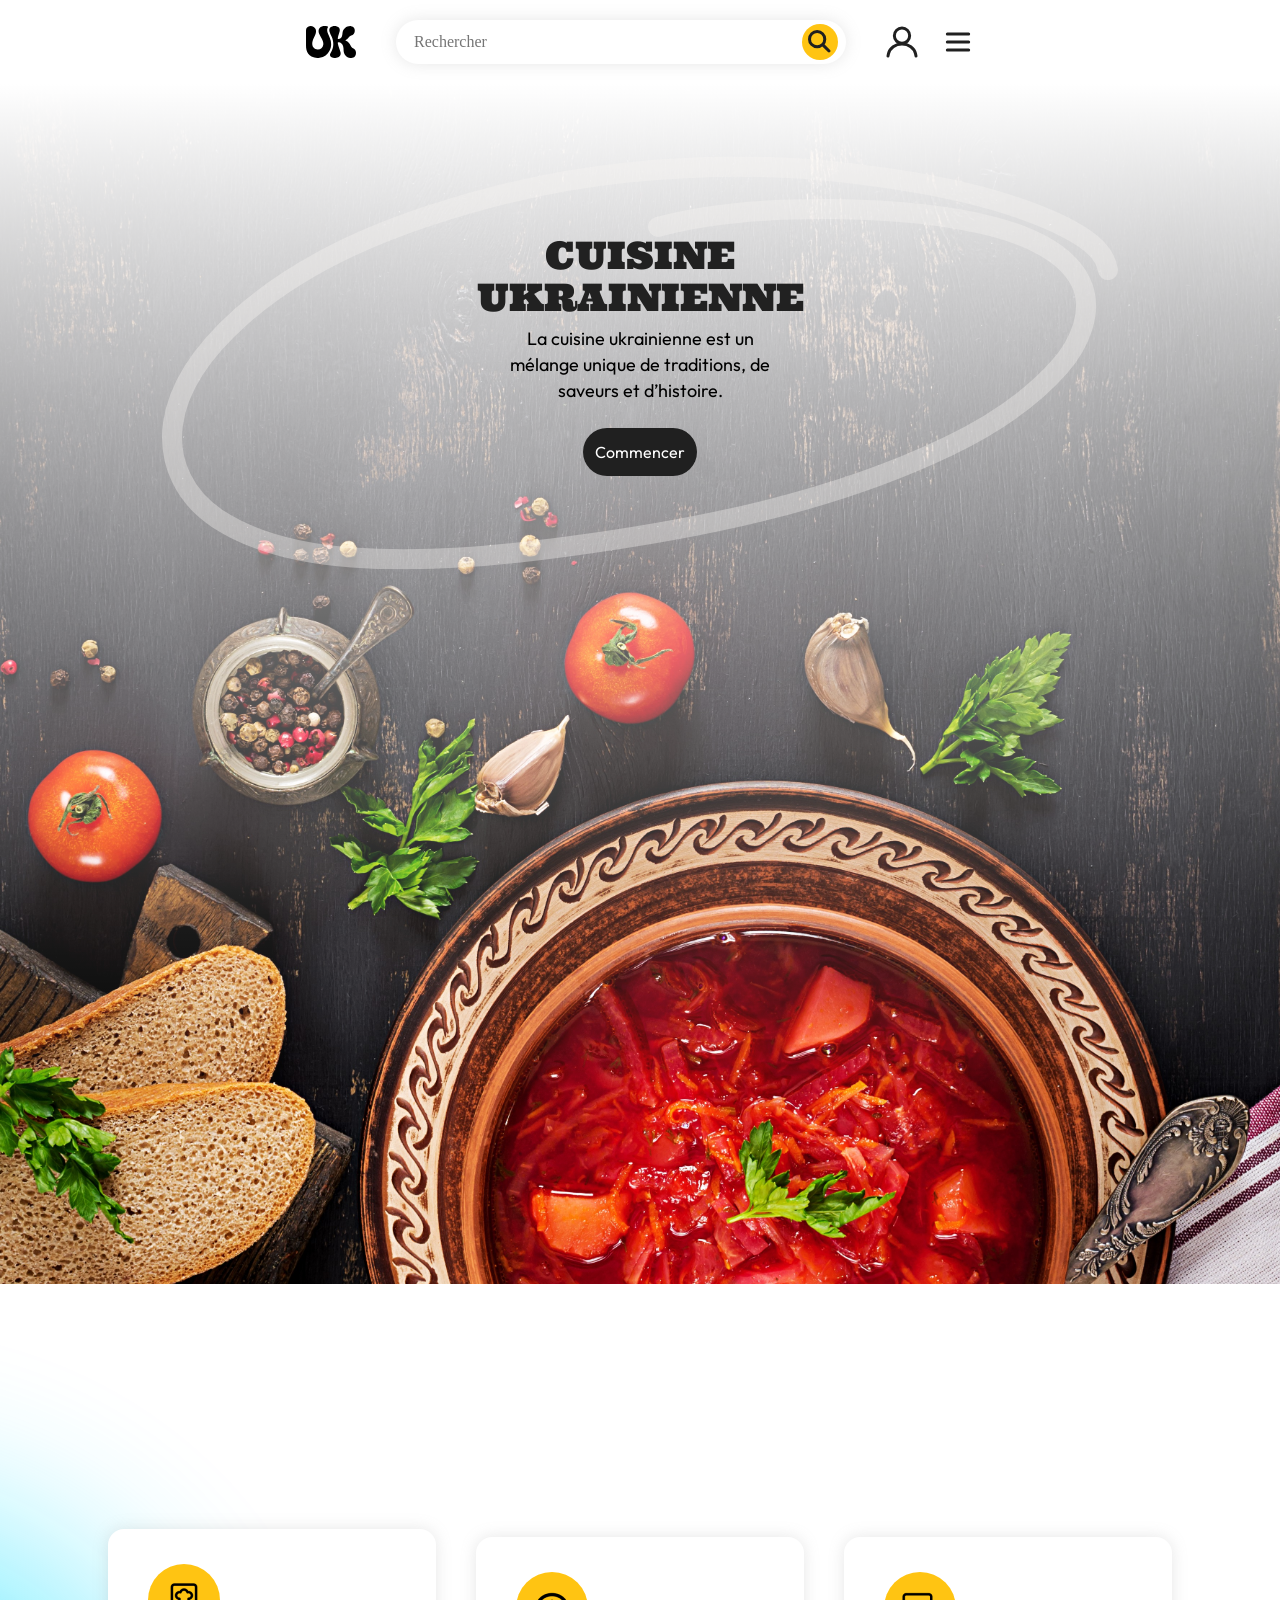
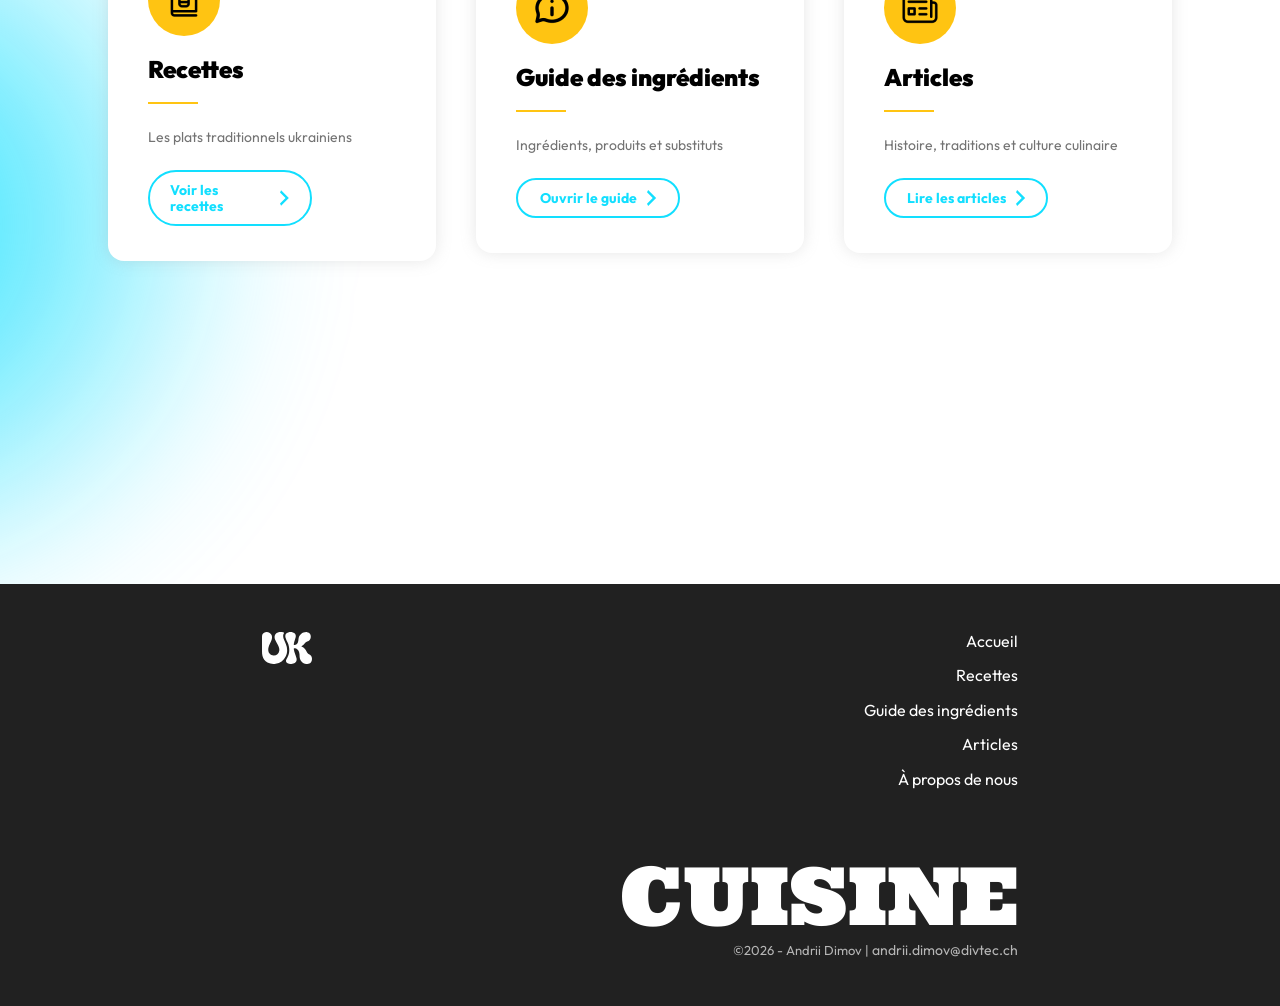
==== index.html @ e39f2fa2 "Re-nommage du fichier accueil.html" ====
<!DOCTYPE html>
<html lang="fr">
<head>
    <!-- Encodage des caractères de la page -->
    <meta charset="utf-8">
    <!-- Ajuste la taille de la page aux différents appareils : pc, mobiles, tablettes -->
    <meta name="viewport" content="width=device-width, initial-scale=1, shrink-to-fit=no">
    <!-- Titre de la page. Visible dans l'onglet du navigateur -->
    <title>Accueil</title>
    <!-- Auteur -->
    <meta name="author" content="Dimov Andrii">
    <!-- Icône de base du site : FAVICON -->
    <link rel="icon" type="image/x-icon" href="">
    <!-- lien vers la feuille de style princilpal et normalize -->
    <link rel = "stylesheet" href = "css/normalize.v8.0.1.css">
    <link rel = "stylesheet" href = "css/main.css">
    <!-- lien vers les polices d'écritures -->
    <link href="https://fonts.googleapis.com/css2?family=Outfit&display=swap" rel="stylesheet">
</head>

<body>
<svg xmlns="http://www.w3.org/2000/svg" style="display: none;">

    <symbol id="icon-logo" viewBox="0 0 50 32">

            <g clip-path="url(#clip0_125_275)">
                <path d="M28.9338 31.8835C27.7713 31.9467 26.6421 31.793 25.5906 31.2426C23.9986 30.4084 23.5074 28.74 24.4775 27.2216C25.8387 25.0933 26.8284 22.841 27.1419 20.3074C27.5615 16.9197 27.0123 13.7006 25.5845 10.6142C24.8502 9.02758 24.0023 7.48683 23.5593 5.7775C23.4507 5.35977 23.3618 4.93213 23.3248 4.50325C23.1446 2.44189 24.1492 1.01394 26.225 0.432597C27.7812 -0.00248224 29.3596 -0.00372177 30.9109 0.44995C33.1965 1.11806 34.1825 2.81747 33.6716 5.15153C33.3359 6.68484 32.6954 8.12643 32.2943 9.64115C32.0722 10.4791 31.8969 11.3257 31.8031 12.1872C31.7279 12.8714 31.8587 13.0189 32.53 12.9706C34.1862 12.8503 35.2389 11.907 35.8671 10.427C36.3175 9.36721 36.3743 8.22559 36.5002 7.10133C37.0037 2.57205 40.8837 -0.293774 45.1377 0.151221C48.0292 0.453669 48.961 2.70716 48.7561 5.1726C48.5698 7.40874 47.332 8.87387 45.1797 9.46514C44.1332 9.75271 43.3828 10.3167 42.846 11.2315C42.129 12.4549 41.0985 13.3499 39.873 14.0341C39.7163 14.1221 39.4954 14.1766 39.5015 14.401C39.5089 14.6539 39.7471 14.7084 39.9322 14.7852C42.1623 15.7137 43.6827 17.3412 44.5602 19.5748C45.0341 20.7797 45.7523 21.6523 47.0111 22.1667C49.1622 23.0443 50.1902 25.009 49.9717 27.3406C49.8804 28.3198 49.741 29.2606 49.1671 30.0886C47.9688 31.8203 46.2139 32.1735 44.3096 31.9306C40.2827 31.4187 37.7701 28.5392 37.601 24.4115C37.543 22.9947 37.5405 21.5618 37.1172 20.1872C36.4989 18.1754 35.2537 16.7809 33.1681 16.2392C33.0693 16.2132 32.9669 16.1946 32.8657 16.1822C31.855 16.0521 31.6649 16.2169 31.813 17.2247C32.066 18.9452 32.5646 20.5999 33.2014 22.2163C33.7604 23.6343 34.3059 25.0586 34.5676 26.572C35.0118 29.1379 33.8703 30.9365 31.3798 31.6182C30.5764 31.8376 29.7681 31.9231 28.9338 31.8835Z" fill="currentColor"/>
                <path d="M0.00507447 12.2788C0.00507447 9.66093 -0.00973487 7.04302 0.011245 4.42511C0.0235861 2.80255 0.549318 1.44773 2.08085 0.627151C4.86377 -0.861538 8.62041 0.407752 9.68051 3.28721C10.2075 4.71764 10.0828 6.20881 9.65089 7.66403C9.17329 9.27295 8.3489 10.7331 7.6578 12.2503C6.82231 14.0836 6.19044 15.9578 6.25585 18.0192C6.35335 21.0907 8.5044 23.3021 11.6107 23.4657C14.4343 23.6144 16.8569 21.563 17.2691 18.6761C17.5838 16.4722 16.7853 14.5435 15.7807 12.6705C14.9144 11.0579 13.8296 9.56424 13.1619 7.84252C12.7399 6.75544 12.4659 5.64605 12.598 4.46353C12.8287 2.39969 14.0258 1.12545 15.9226 0.509394C17.8084 -0.104179 19.7299 -0.0136922 21.6403 0.463531C21.9377 0.537904 22.2573 0.625911 22.0105 1.03C20.6123 3.30952 21.1183 5.58904 22.0315 7.84748C22.5943 9.24072 23.2705 10.5881 23.8419 11.9776C25.5734 16.1921 25.6857 20.435 23.6371 24.5466C21.5971 28.6383 18.2773 31.1794 13.6975 31.8128C10.8665 32.2045 8.0774 31.9603 5.47342 30.6154C2.7954 29.232 1.22191 26.9897 0.502421 24.109C0.119847 22.5844 0.0211179 21.0188 0.011245 19.4508C-0.0023302 17.0597 0.00754269 14.6687 0.00754269 12.2776H0.00507447V12.2788Z" fill="currentColor"/>
            </g>
            <defs>
                <clipPath id="clip0_125_275">
                    <rect width="50" height="32" fill="white"/>
                </clipPath>
            </defs>
    </symbol>

    <symbol id="icon-recherche" fill="none" viewBox="0 0 24 24">
        <path d="M9.14 16.78C13.3595 16.78 16.78 13.3595 16.78 9.14C16.78 4.92054 13.3595 1.5 9.14 1.5C4.92054 1.5 1.5 4.92054 1.5 9.14C1.5 13.3595 4.92054 16.78 9.14 16.78Z" stroke="#202020" stroke-width="3" stroke-miterlimit="10"/>
        <path d="M19.9395 22.0607C20.5252 22.6464 21.475 22.6464 22.0608 22.0607C22.6466 21.4749 22.6466 20.5251 22.0608 19.9393L21.0001 21L19.9395 22.0607ZM21.0001 21L22.0608 19.9393L15.4508 13.3293L14.3901 14.39L13.3295 15.4507L19.9395 22.0607L21.0001 21Z" fill="#202020"/>
    </symbol>

    <symbol id="icon-compte" fill="none" viewBox="0 0 32 32">
            <g clip-path="url(#clip0_125_272)">
                <path d="M15.9999 17.3067C20.2193 17.3067 23.6399 13.8861 23.6399 9.66667C23.6399 5.44722 20.2193 2.02667 15.9999 2.02667C11.7804 2.02667 8.35986 5.44722 8.35986 9.66667C8.35986 13.8861 11.7804 17.3067 15.9999 17.3067Z" stroke="#202020" stroke-width="3" stroke-miterlimit="10"/>
                <path d="M2 29.9771L2.49333 27.6343C3.07613 24.9285 4.74631 22.4833 7.21375 20.7232C9.68118 18.9632 12.7899 17.9997 16 18C19.2139 18.0007 22.3257 18.9674 24.7937 20.732C27.2616 22.4966 28.9294 24.9472 29.5067 27.6571L30 30" stroke="#202020" stroke-width="3" stroke-miterlimit="10" stroke-linecap="round"/>
            </g>
            <defs>
                <clipPath id="clip0_125_272">
                    <rect width="32" height="32" fill="white"/>
                </clipPath>
            </defs>
    </symbol>

    <symbol id="icon-menu" viewBox="0 0 32 32">
        <path d="M5.3335 8H26.6668M5.3335 16H26.6668M5.3335 24H26.6668"
              stroke="#202020" stroke-width="3" stroke-linecap="round" stroke-linejoin="round"/>
    </symbol>

    <symbol id="сontour" viewBox="0 0 572 247" fill="none">
        <path opacity="0.8" d="M566.001 67.8825C564.65 59.5745 558.476 53.3638 551.586 48.7556C535.871 38.2442 516.856 31.7092 498.714 26.3164C469.412 17.6063 438.413 13.0042 408.015 9.47539C365.368 4.5247 321.32 5.16958 278.666 9.47539C238.417 13.5384 198.172 22.7535 159.91 35.3201C119.186 48.6952 79.2828 67.3937 47.3947 95.6865C28.1702 112.743 9.92396 134.361 6.51953 160.252C3.48941 183.296 13.8924 204.135 33.7051 216.979C56.8737 231.999 86.4318 237.864 113.811 239.885C156.875 243.064 200.083 238.999 242.725 233.307C320.044 222.986 400.169 207.143 470.513 173.314C494.561 161.749 519.438 145.792 536.977 125.87C548.827 112.41 558.131 92.0051 549.554 74.6936C540.634 56.688 516.442 46.8489 497.795 42.0378C448.584 29.341 355.157 26.3164 296.819 42.0378" stroke="#F6F3F1" stroke-opacity="0.46" stroke-width="12" stroke-linecap="round"/>
    </symbol>

    <symbol id="fleche" viewBox="0 0 10 16" fill="none">
        <path d="M0 13.7143L5.71428 8L0 2.28571L1.14286 0L9.14286 8L1.14286 16L0 13.7143Z" fill="#12DFFF"/>
    </symbol>

    <symbol id="croix" viewBox="0 0 24 24">
        <path d="M18 6L6 18M6 6l12 12" stroke="#202020" stroke-width="2.5" stroke-linecap="round"/>
    </symbol>
</svg>

<!-- superposition pour estomper l'arrière-plan -->
<div class="nav-overlay"></div>

<!-- le menu de navigation -->
<nav class="nav-menu">
    <button class="btn-close">
        <svg aria-hidden="true"><use href="#croix"/></svg>
    </button>
    <ul>
        <li>
            <a href="index.html">
                <img src="sources/img/accueil/icon-home.png" alt="Icon Accueil">
                Accueil
            </a>
        </li>
        <li>
            <a href="Recettes.html">
                <img src="sources/img/accueil/icon-recettes.png" alt="Icon Recettes">
                Recettes
            </a>
        </li>
        <li>
            <a href="GuideIngredients.html">
                <img src="sources/img/accueil/icon-guide.png" alt="IconGuide des Ingredients">
                Guide des ingrédients
            </a>
        </li>
        <li>
            <a href="Articles.html">
                <img src="sources/img/accueil/icon-articles.png" alt="Icon Articles">
                Articles
            </a>
        </li>
        <li>
            <a href="AProposDeNous.html">
                <img src="sources/img/accueil/icon-info.png" alt="Icon A Propos De Nous">
                À propos de nous
            </a>
        </li>
    </ul>
</nav>

<header>
    <a href="index.html" class="logo">
        <svg aria-hidden="true"><use href="#icon-logo"/></svg>
    </a>
    <div class="search-bar">
        <input type="text" placeholder="Rechercher">
        <button class="btn-recherche">
            <svg aria-hidden="true"><use href="#icon-recherche"/></svg>
        </button>
    </div>
    <a href="#" class="btn-compte">
        <svg aria-hidden="true"><use href="#icon-compte"/></svg>
    </a>
    <button class="btn-menu">
        <svg aria-hidden="true"><use href="#icon-menu"/></svg>
    </button>
</header>

<div class="hero-slider">
    <!-- première diapositive -->
    <div class="slide slide-1">
        <img src="sources/img/accueil/traditional-ukrainian-russian-borscht-red-soup-bowl-top-view.jpg" alt="borscht">
        <div class="slide-content">
            <svg aria-hidden="true"><use href="#сontour"/></svg>
            <h1>Cuisine ukrainienne</h1>
            <p>La cuisine ukrainienne est un mélange unique de traditions, de saveurs et d’histoire.</p>
            <a class="btn-invitation" href="Recettes.html">Commencer</a>
        </div>
    </div>
    <!-- deuxième diapositive -->
    <div class="slide slide-2">
        <img src="sources/img/accueil/top_view_little_raw_dumplings_with_flour_vegetables_dark_background.jpg" alt="vareniki">
        <div class="slide-content">
            <svg aria-hidden="true"><use href="#сontour"/></svg>
            <h1>Nouvelle expérience</h1>
            <p>Découvrez des recettes authentiques, explorez les ingrédients et plongez dans la culture gastronomique de l’Ukraine. </p>
            <a class="btn-invitation " href="GuideIngredients.html">Regarder</a>
        </div>
    </div>
</div>

<main>
    <div class = "cercle-de-fond" id="blue-accueil"></div>
    <div class="liste-sections">
        <div class="bloc-carte-accueil carte-recettes">
            <div class="boitier-icone">
                <img src="sources/img/accueil/cookbook-icon.png" alt="Icône du livre de recettes">
            </div>
            <h3><strong>Recettes</strong></h3>
            <hr class="ligne">
            <p>Les plats traditionnels ukrainiens</p>
            <a class="bth-leger" href="Recettes.html">Voir les recettes
                <svg aria-hidden="true"><use href="#fleche"/></svg></a>
        </div>
        <div class="bloc-carte-accueil carte-guide">
            <div class="boitier-icone">
                <img src="sources/img/accueil/guide-icon.png" alt="icône « En savoir plus »">
            </div>
            <h3><strong>Guide des ingrédients</strong></h3>
            <hr class="ligne">
            <p>Ingrédients, produits et substituts</p>
            <a class="bth-leger" href="Recettes.html">Ouvrir le guide
                <svg aria-hidden="true"><use href="#fleche"/></svg></a>
        </div>
        <div class="bloc-carte-accueil carte-articles">
            <div class="boitier-icone">
                <img src="sources/img/accueil/articles-icon.png" alt="Icône des articles»">
            </div>
            <h3><strong>Articles</strong></h3>
            <hr class="ligne">
            <p>Histoire, traditions et culture culinaire</p>
            <a class="bth-leger" href="Recettes.html">Lire les articles
                <svg aria-hidden="true"><use href="#fleche"/></svg></a>
        </div>
    </div>

</main>
<footer>
    <div class="footer-content">
        <div class="block-liste-logo">
        <svg aria-hidden="true"><use href="#icon-logo"/></svg>
        <ul>
            <li><a href="index.html">Accueil</a></li>
            <li><a href="Recettes.html">Recettes</a></li>
            <li><a href="GuideIngredients.html">Guide des ingrédients</a></li>
            <li><a href="Articles.html">Articles</a></li>
            <li><a href="AProposDeNous.html">À propos de nous</a></li>
        </ul>
    </div>
        <span>Cuisine</span>
        <small>&copy;2026 - Andrii Dimov | <a href="mailto:andrii.dimov@divtec.ch">andrii.dimov@divtec.ch</a></small>
    </div>
</footer>

<script src="js/main.js"></script>
</body>
</html>
---- css/main.css ----
@font-face {
    font-family: "Ultra";
    src: url('../sources/Fonts/Ultra-Regular.ttf') format('truetype');
    font-weight: 400;
}

/*-----------------------------------------------STYLES GÉNÉRAUX-----------------------------------------------*/
* {
    box-sizing: border-box;
}

body {
   /* max-width: 900px;*/
    overflow-x: hidden; /* masque le contenu qui dépasse les bords horizontaux */
    margin: 0 auto;
}

main {
    padding: 20px;
    display: flex;
    flex-direction: column;
    align-items: center;
    justify-content: start;
    overflow: clip;
    position: relative; /* ancre pour #blue-accueil, les coordonnées sont calculées depuis lui */
    min-height: 100vh;  /* minimum toute la hauteur de l'écran, s'étire si le contenu est plus grand */
    /*background-color: white;*/
}

header {
    position: static;
    display: flex;
    justify-content: center;
    align-items: center;
    padding: 20px;
    gap: 16px;
    top: 0;
    left: 0;
    width: 100%;
    z-index: 10; /* au-dessus du slideur */
}

button {
    padding: 0;
}

h1, h2 {
    font-family: 'Ultra', sans-serif;
    font-weight: 400;
    color: #212121;
}

h1 {
    font-size: 2.375rem;
    line-height: 42px;
}

h2 {
    font-size: 2rem;
    line-height: 52px;
}

h3 {
    font-size: 1.25rem;
    line-height: 26px;
    font-weight: 600;
}


h3,h4,h5,h6, p, a, ul, ol, small {
    font-family: 'Outfit', sans-serif;
}
p {
    line-height: 26px;
    font-size: 1.125rem;
}

a {
    text-decoration: none;
    font-size: 0.875rem;
    color: inherit;
}

a:visited {
    color: inherit;
}
ul {
    list-style: none;
    padding-inline-start: 0;
}

/*-----------------------------------------------STYLES HEADER-----------------------------------------------*/

.btn-recherche svg,
.btn-compte svg,
.btn-menu svg {
    width: 32px;
    height: 32px;
}

.logo, .logo svg {
    width: 50px;
    height: 32px;
}

.btn-menu {
    cursor: pointer; /* remplace le curseur par une main */
}

.btn-compte, .btn-menu {
    max-width: 32px;
    max-height: 32px;
}
.btn-menu, .search-bar input {
    border: none;        /* On supprime le cadre standard */
    outline: none;       /* Supprimer le cadre bleu lorsque le curseur est sur l'élément */
    background: none;    /* arrière-plan hérité du parent */
}

.search-bar {
    display: flex;
    align-items: center;
    border-radius: 50px;
    box-shadow: 0 0 16px 0 rgba(153, 153, 153, 0.23);
    gap: 5px;
    background: white;
    min-width: 200px;
    height: 44px;
    flex: 1;
    padding: 4px 8px 4px 16px;
}

.search-bar input {
    font-size: 16px;
    min-width: 40px;
    flex: 1;
}

.btn-recherche {
    display: flex;
    justify-content: center;
    align-items: center;
    background: #FFC412;
    border-radius: 50%;
    border: none;
    cursor: pointer;
    width: 36px;
    height: 36px;
    flex-shrink: 0;
}

.btn-recherche svg {
    color: #202020;
    margin: 6px;
}

/*--------------------------------------------STYLES MENU DE NAVIGATION--------------------------------------------*/

.nav-menu {
    position: fixed;
    top: 0;
    right: -100%;        /* masqué derrière le bord droit */
    width: 75%;
    max-width: 320px;
    height: 100%;
    background: linear-gradient(135deg, #FFC412, white, #12DFFF);
    z-index: 100;
    transition: right 0.3s ease;
    padding: 24px;
}

.nav-menu.open {
    right: 0;            /* sort */
}

.nav-menu ul {
    margin-top: 60px;
    display: flex;
    flex-direction: column;
    gap: 32px;
}

.nav-menu ul li a {
    display: flex;
    align-items: center;
    gap: 16px;
    font-size: 1.5rem;
    font-weight: 500;
    color: #202020;
    font-family: 'Ultra', sans-serif;
}
.nav-menu ul li a img {
    width: 20px;
    height: 20px;
}

.btn-close {
    position: absolute;
    top: 26px;
    right: 20px;
    background: none;
    border: none;
    cursor: pointer;
}

.btn-close svg {
    width: 32px;
    height: 32px;
}

.nav-overlay {
    position: fixed;
    inset: 0;
    backdrop-filter: blur(4px);
    background: rgba(0,0,0,0.2);
    opacity: 0;
    pointer-events: none;
    transition: opacity 0.3s ease;
    z-index: 99;
}

.nav-overlay.open {
    opacity: 1;
    pointer-events: auto;
}

/*-----------------------------------------------STYLES MAIN-----------------------------------------------*/

.page-wrapper {
    position: relative;
    overflow: hidden; /* обрезает круг снизу */
}

main > h1 + p {
    margin: 0 0 20px 0;
    width: 400px;
    text-align: center;
}

main > h1 {
    text-align: center;
}

.hero-slider {
    display: flex;
    overflow-x: scroll;
    scroll-snap-type: x mandatory;
    scrollbar-width: none; /* Firefox */
    height: 100vh;
}

.hero-slider::-webkit-scrollbar {
    display: none;
}

.slide {
    overflow: hidden;
    min-width: 100%;
    height: 100%;
    scroll-snap-align: start;
    background-size: cover;
    background-position: center;
    position: relative; /* ancre pour le contenu */
}

.slide img, .block-carte-recettes img {
    position: absolute;
    top: 0;
    left: 0;
    width: 100%;
    height: 100%;
    object-fit: cover;    /* s'étend sur tout le bloc */
    object-position: center top;
    z-index: -1;
}

.slide-1 img {
    object-position: right center; /* déplace la zone visible vers la gauche */
}

.slide::after {
    content: "";
    position: absolute;
    top: 0;
    left: 0;
    width: 100%;
    height: 100%;
    background: linear-gradient(
            to bottom,
            white 0%,       /* on conserve le blanc jusqu'à 0 % */
            rgba(255,255,255, 0.7) 23%,  /* début d'une transition abrupte */
            rgba(255,255,255, 0.35) 50%,   /* tombe rapidement */
            rgba(255,255,255, 0.1) 70%,   /* ralentit */
            transparent 85%  /* le dégradé s'estompe progressivement */
    );
    z-index: 1;
}

.slide-content {
    position: relative;
    z-index: 2; /* par-dessus l'image et le dégradé */
    margin-top: 150px; /* Fin de l'en-tête */
    text-align: center;
}

.slide-content svg {
    position: absolute; /* extraire du flux */
    top: 50%;
    left: 50%;
    transform: translate(-50%, -50%); /* centrer au milieu du contenu */
    z-index: -1;
    width: 160%;
    height: 160%;
}

.slide-content h1, .slide-content p {
    margin: 8px auto;
}
.slide-content h1 {
    width: 335px;
    text-transform: uppercase;
}

.slide-content p {
    width: 266px;
}

.btn-invitation {
    display: inline-block;
    padding: 16px 12px;
    margin: 16px auto;
    color: #fff;
    font-size: 1rem;
    line-height: 16px;
    text-align: center;
    background-color: #202020;
    border-radius: 90px;
    transition: transform 0.3s ease;
}

.btn-invitation:visited {
    color: #fff;
}

.btn-invitation:hover {
    transform: scale(1.1);
}

.liste-sections {
    display: flex;
    flex-direction: column;
    position: relative;
    z-index: 2;
    margin: 48px 56px;
    gap: 40px;
}

.bloc-carte-accueil {
    background-color: white;
    padding: 35px 40px;
    width: 328px;
    z-index: 3;
    display: flex;
    flex-direction: column;
    border-radius: 16px;
    box-shadow: 0 0 16px 0 rgba(153, 153, 153, 0.23);
    gap: 20px;
}

.bloc-carte-accueil svg,
.bloc-carte-accueil h3,
.bloc-carte-accueil hr,
.bloc-carte-accueil p {
    margin: 0;
}

.bloc-carte-accueil h3 {
    font-size: 1.5rem;
}

.bloc-carte-accueil p {
    text-align: left;
    font-size: 14px;
    color: #737373;
}

.bth-leger {
    display: flex;
    justify-content: center;
    align-items: center;
    gap: 10px;
    padding: 10px 20px;
    color: #12DFFF;
    font-weight: bold;
    background-color: white;
    border: 2px solid #12DFFF;
    border-radius: 37px;
    width: 164px;
    transition: transform 0.3s ease;
}

.bth-leger:visited {
    color: #12DFFF;
}

.bth-leger:hover {
    transform: scale(1.1);
}

.ligne {
    border: none;          /* Supprimer le style par défaut */
    height: 2px;           /* épaisseur */
    background-color: #FFC412;
    width: 50px;
    margin: 16px 0;     /* centrage */
}

.boitier-icone {
    display: flex;
    justify-content: center;
    align-items: center;
    width: 72px;
    height: 72px;
    background-color: #FFC412;
    border-radius: 50%;
}

.boitier-icone img {
    width: 40px;
    height: 40px;
}

.bth-leger svg {
    width: 10px;
    height: 16px;
}

.cercle-de-fond {
    border-radius: 50%;          /* arrondit le carré en cercle */
    filter: blur(80px);          /* flou sur l'élément, crée un effet de lueur */
    opacity: 0.97;               /* presque opaque (0 = invisible, 1 = opaque) */
    pointer-events: none;        /* les clics passent à travers l'élément */
}

#blue-accueil {
    position: absolute; /* sorti du flux, coordonnées depuis main */
    z-index: 0;
    left: -106vmin;               /* dépasse vers la gauche, valeur négative = vers l'extérieur */
    top: 60%;                    /* bord supérieur de l'élément au milieu de main */
    transform: translateY(-50%); /* remonte de la moitié de sa hauteur = centré verticalement */
    width: 145vmin;
    height: 145vmin;             /* valeurs identiques = carré, vmin depuis le petit côté de l'écran */
    background: radial-gradient(
            circle,         /* forme circulaire du dégradé (ellipse par défaut) */
            #12DFFF,        /* couleur au centre */
            transparent 85% /* disparition progressive à partir de 90% du rayon */
    );
}

.cercle-top {
    position: absolute;
    z-index: -1;
    width: 200vw;
    height: 200vw; /* vw car le cercle est proportionnel à la largeur */
    top: calc(-12vh - 100vw); /* centré à -12vh, soit la moitié de la hauteur */
    left: calc(50% - 100vw); /* centré à 50 %, moins la moitié de la largeur */
    /*outline: 2px solid blue;*/
}

#jaune-recettes {
    background: radial-gradient(
            circle,         /* forme circulaire du dégradé (ellipse par défaut) */
            #FFC412,        /* couleur au centre */
            transparent 72% /* disparition progressive à partir de 72% du rayon */
    );
}

#orange-soupes {
    background: radial-gradient(
            circle,
            #FF6200,
            transparent 72%
    );
}

#orange-plats {
    background: radial-gradient(
            circle,
            #FF9500,
            transparent 72%
    );
}

#rose-desserts {
    background: radial-gradient(
            circle,
            #FF89B8,
            transparent 72%
    );
}

#blue-guide {
    background: radial-gradient(
            circle,
            #12DFFF,
            transparent 72%
    );
}
/*
#jaune-recettes::before {
    content: "";
    position: absolute;
    top: 50%;
    left: 0;
    right: 0;
    height: 1px;
    background: blue;
}

#jaune-recettes::after {
    content: "";
    position: absolute;
    left: 50%;
    top: 0;
    bottom: 0;
    width: 1px;
    background: blue;
}
*/

.block-carte-recettes {
    display: flex;
    justify-content: center;
    border-radius: 16px;
    margin: 12px 0;
    box-shadow: 0 0 12px 0 rgba(150, 150, 150, 0.95);
    width: 400px;
    overflow: hidden;
    position: relative;
    color: white;
}

.block-carte-recettes img {
    z-index: 0;              /*On place l'image sous le texte (z-index: 1), mais au-dessus de l'arrière-plan main */
    object-position: center; /* On centre : l'image sera rognée de manière uniforme en haut et en bas */
}

.categorie img {
    filter: brightness(60%); /* On assombrit l'image elle-même (100 % = originale, 0 % = noire) */
}

.recette img {
    filter: brightness(55%); /* On assombrit l'image elle-même (100 % = originale, 0 % = noire) */
}

#bouillon-viande img  {
    object-position: center 40%;
}

.categorie a {
    display: flex;
    justify-content: center;
}
.categorie h2 {
    color: white;
}

.block-carte-recettes a {
    padding: 28px 24px;
    border-radius: 16px;
    flex: 1;
    z-index: 1;         /* Placer le contenu au-dessus de l'image */
}

.recette h3, p, a, span, img {
    margin: 0;

}

.recette h3 {
    margin-bottom: 8px;
}

.recette .petites-infos p {
    width: 210px;
    line-height: 20px;
}

.recette .petites-infos span {
    align-self: flex-end;
    font-size: 16px;
    font-weight: 600;
}

.petites-infos {
    display: flex;
    justify-content: space-between;
}
                                        /*----------STYLES FOOTER----------*/

footer {
    padding: 48px 16px;
    background: #212121;
}

.footer-content {
    display: flex;
    flex-direction: column;
    max-width: 84vmin;
    margin: 0 auto;
}

.block-liste-logo {
    display: flex;
    justify-content: space-between;
    max-width: 100%;
}

.block-liste-logo svg  {
    width: 50px;
    height: 32px;
    color: white;
}

.block-liste-logo ul {
    display: flex;
    flex-direction: column;
    align-items: flex-end;
    gap: 16px;
    color: white;
    margin: 0;
}

.block-liste-logo ul li a {
    color: white;
    font-size: 1rem;
}

footer small, footer span {
    text-align: right;
}

footer span {
    display: inline-block;
    margin-top: 62px;
    text-transform: uppercase;
    font-family: 'Ultra', sans-serif;
    font-size: 80px;
    color: white;

}

footer small {
    font-size: 13px;
    color: #B6B6B6;
}

/* ---------- MEDIA QUERIES ---------- */

@media (min-width: 720px) {

    header {
        gap: 24px;
    }

    #blue-accueil {
        width: 80vmin;
        height: 80vmin;
        left: -55vmin;
    }

    .cercle-top {
        width: 130vh;
        height: 130vh;
        top: calc(-10vh - 65vh);
        left: calc(50% - 65vh);
    }

    .hero-slider {
        min-height: 1200px;
    }

    .search-bar {
        max-width: 450px;
        margin: auto 16px;
    }

    .liste-sections {
        flex-direction: row;
        justify-content: center;
        align-items: center;
        flex-wrap: wrap;
    }
}

@media (min-width: 1231px) {
    .liste-sections {
        padding-top: calc(25vh - 48px);
    }
}
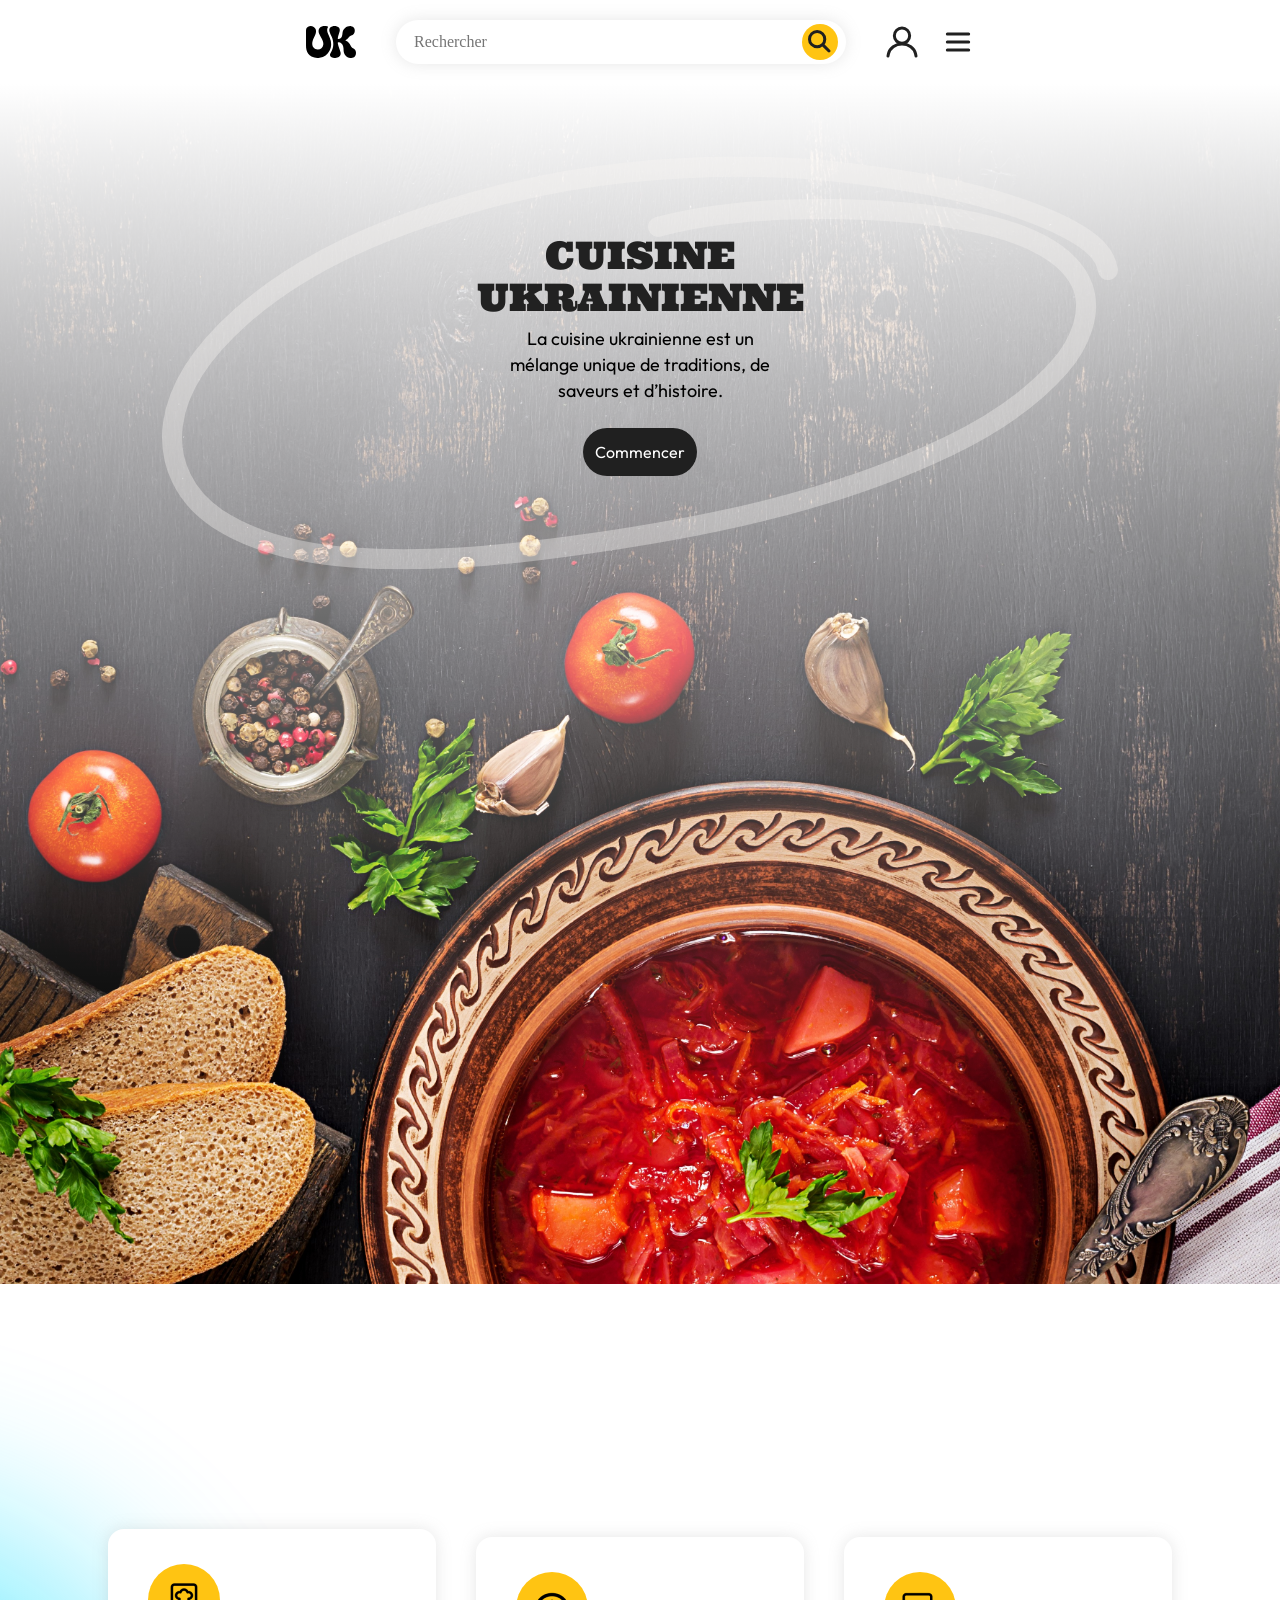
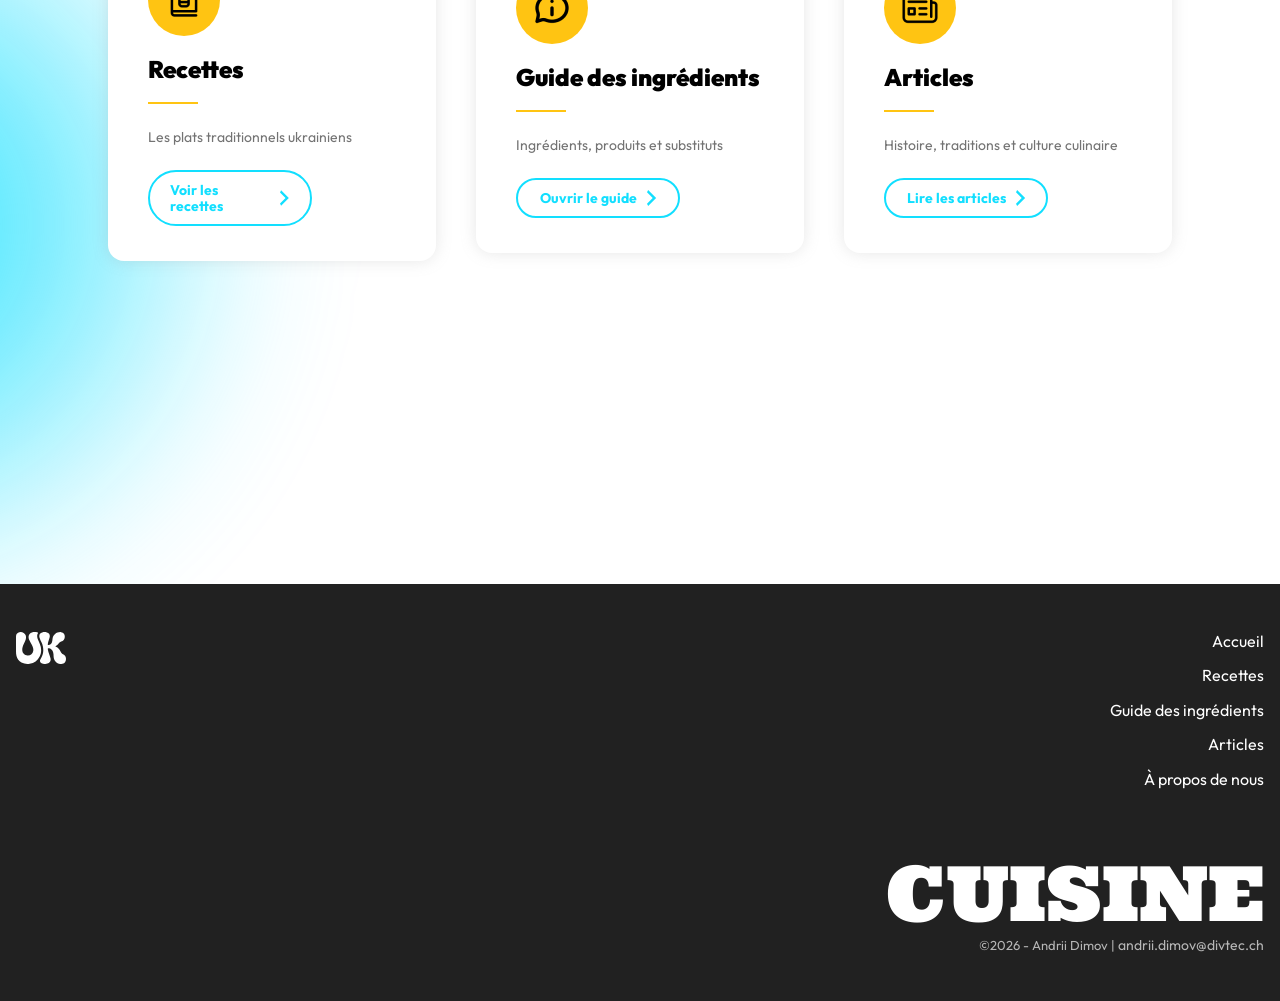
==== commit 513ee451: "fix bug footer et ajoute des icons" ====
--- a/index.html
+++ b/index.html
@@ -10,7 +10,11 @@
     <!-- Auteur -->
     <meta name="author" content="Dimov Andrii">
     <!-- Icône de base du site : FAVICON -->
-    <link rel="icon" type="image/x-icon" href="">
+    <link rel="icon" type="image/x-icon" href="sources/icones/favicon.ico">
+    <link rel="apple-touch-icon" sizes="180x180" href="sources/icones/apple-touch-icon.png">
+    <link rel="icon" type="image/png" sizes="32x32" href="sources/icones/favicon-32x32.png">
+    <link rel="icon" type="image/png" sizes="16x16" href="sources/icones/favicon-16x16.png">
+    <link rel="manifest" href="sources/icones/site.webmanifest">
     <!-- lien vers la feuille de style princilpal et normalize -->
     <link rel = "stylesheet" href = "css/normalize.v8.0.1.css">
     <link rel = "stylesheet" href = "css/main.css">
@@ -172,7 +176,7 @@
             <h3><strong>Guide des ingrédients</strong></h3>
             <hr class="ligne">
             <p>Ingrédients, produits et substituts</p>
-            <a class="bth-leger" href="Recettes.html">Ouvrir le guide
+            <a class="bth-leger" href="GuideIngredients.html">Ouvrir le guide
                 <svg aria-hidden="true"><use href="#fleche"/></svg></a>
         </div>
         <div class="bloc-carte-accueil carte-articles">
@@ -182,7 +186,7 @@
             <h3><strong>Articles</strong></h3>
             <hr class="ligne">
             <p>Histoire, traditions et culture culinaire</p>
-            <a class="bth-leger" href="Recettes.html">Lire les articles
+            <a class="bth-leger" href="Articles.html">Lire les articles
                 <svg aria-hidden="true"><use href="#fleche"/></svg></a>
         </div>
     </div>
--- a/css/main.css
+++ b/css/main.css
@@ -9,9 +9,13 @@
     box-sizing: border-box;
 }
 
+html, body {
+    overflow-x: hidden; /* masque le contenu qui dépasse les bords horizontaux */
+    width: 100%;
+}
+
 body {
    /* max-width: 900px;*/
-    overflow-x: hidden; /* masque le contenu qui dépasse les bords horizontaux */
     margin: 0 auto;
 }
 
@@ -228,12 +232,13 @@
 
 .page-wrapper {
     position: relative;
-    overflow: hidden; /* обрезает круг снизу */
+    overflow: hidden; /* découpe le cercle*/
 }
 
 main > h1 + p {
     margin: 0 0 20px 0;
-    width: 400px;
+    width: 100%;
+    max-width: 400px;
     text-align: center;
 }
 
@@ -436,6 +441,7 @@
 }
 
 .cercle-de-fond {
+    position: absolute;          /* sorti du flux, coordonnées depuis main */
     border-radius: 50%;          /* arrondit le carré en cercle */
     filter: blur(80px);          /* flou sur l'élément, crée un effet de lueur */
     opacity: 0.97;               /* presque opaque (0 = invisible, 1 = opaque) */
@@ -443,7 +449,6 @@
 }
 
 #blue-accueil {
-    position: absolute; /* sorti du flux, coordonnées depuis main */
     z-index: 0;
     left: -106vmin;               /* dépasse vers la gauche, valeur négative = vers l'extérieur */
     top: 60%;                    /* bord supérieur de l'élément au milieu de main */
@@ -453,12 +458,11 @@
     background: radial-gradient(
             circle,         /* forme circulaire du dégradé (ellipse par défaut) */
             #12DFFF,        /* couleur au centre */
-            transparent 85% /* disparition progressive à partir de 90% du rayon */
+            transparent 85% /* disparition progressive à partir de 85% du rayon */
     );
 }
 
 .cercle-top {
-    position: absolute;
     z-index: -1;
     width: 200vw;
     height: 200vw; /* vw car le cercle est proportionnel à la largeur */
@@ -534,7 +538,8 @@
     border-radius: 16px;
     margin: 12px 0;
     box-shadow: 0 0 12px 0 rgba(150, 150, 150, 0.95);
-    width: 400px;
+    width: 100%;
+    max-width: 400px;
     overflow: hidden;
     position: relative;
     color: white;
@@ -557,16 +562,25 @@
     object-position: center 40%;
 }
 
+.categorie {
+    max-height: 100%;
+    height: 168px;
+}
+
 .categorie a {
     display: flex;
     justify-content: center;
-}
-.categorie h2 {
+    align-items: center;
+    height: 100%;
+}
+.categorie a h2 {
     color: white;
+    text-align: center;
+    line-height: 36px;
 }
 
 .block-carte-recettes a {
-    padding: 28px 24px;
+    padding: 24px 20px;
     border-radius: 16px;
     flex: 1;
     z-index: 1;         /* Placer le contenu au-dessus de l'image */
@@ -574,7 +588,6 @@
 
 .recette h3, p, a, span, img {
     margin: 0;
-
 }
 
 .recette h3 {
@@ -599,6 +612,8 @@
                                         /*----------STYLES FOOTER----------*/
 
 footer {
+    display: flex;
+    justify-content: center;
     padding: 48px 16px;
     background: #212121;
 }
@@ -606,8 +621,8 @@
 .footer-content {
     display: flex;
     flex-direction: column;
-    max-width: 84vmin;
-    margin: 0 auto;
+    width: 100%;
+    margin: 0;
 }
 
 .block-liste-logo {
@@ -638,6 +653,7 @@
 
 footer small, footer span {
     text-align: right;
+    align-self: end;
 }
 
 footer span {
@@ -645,9 +661,8 @@
     margin-top: 62px;
     text-transform: uppercase;
     font-family: 'Ultra', sans-serif;
-    font-size: 80px;
+    font-size: 4.75rem;
     color: white;
-
 }
 
 footer small {
